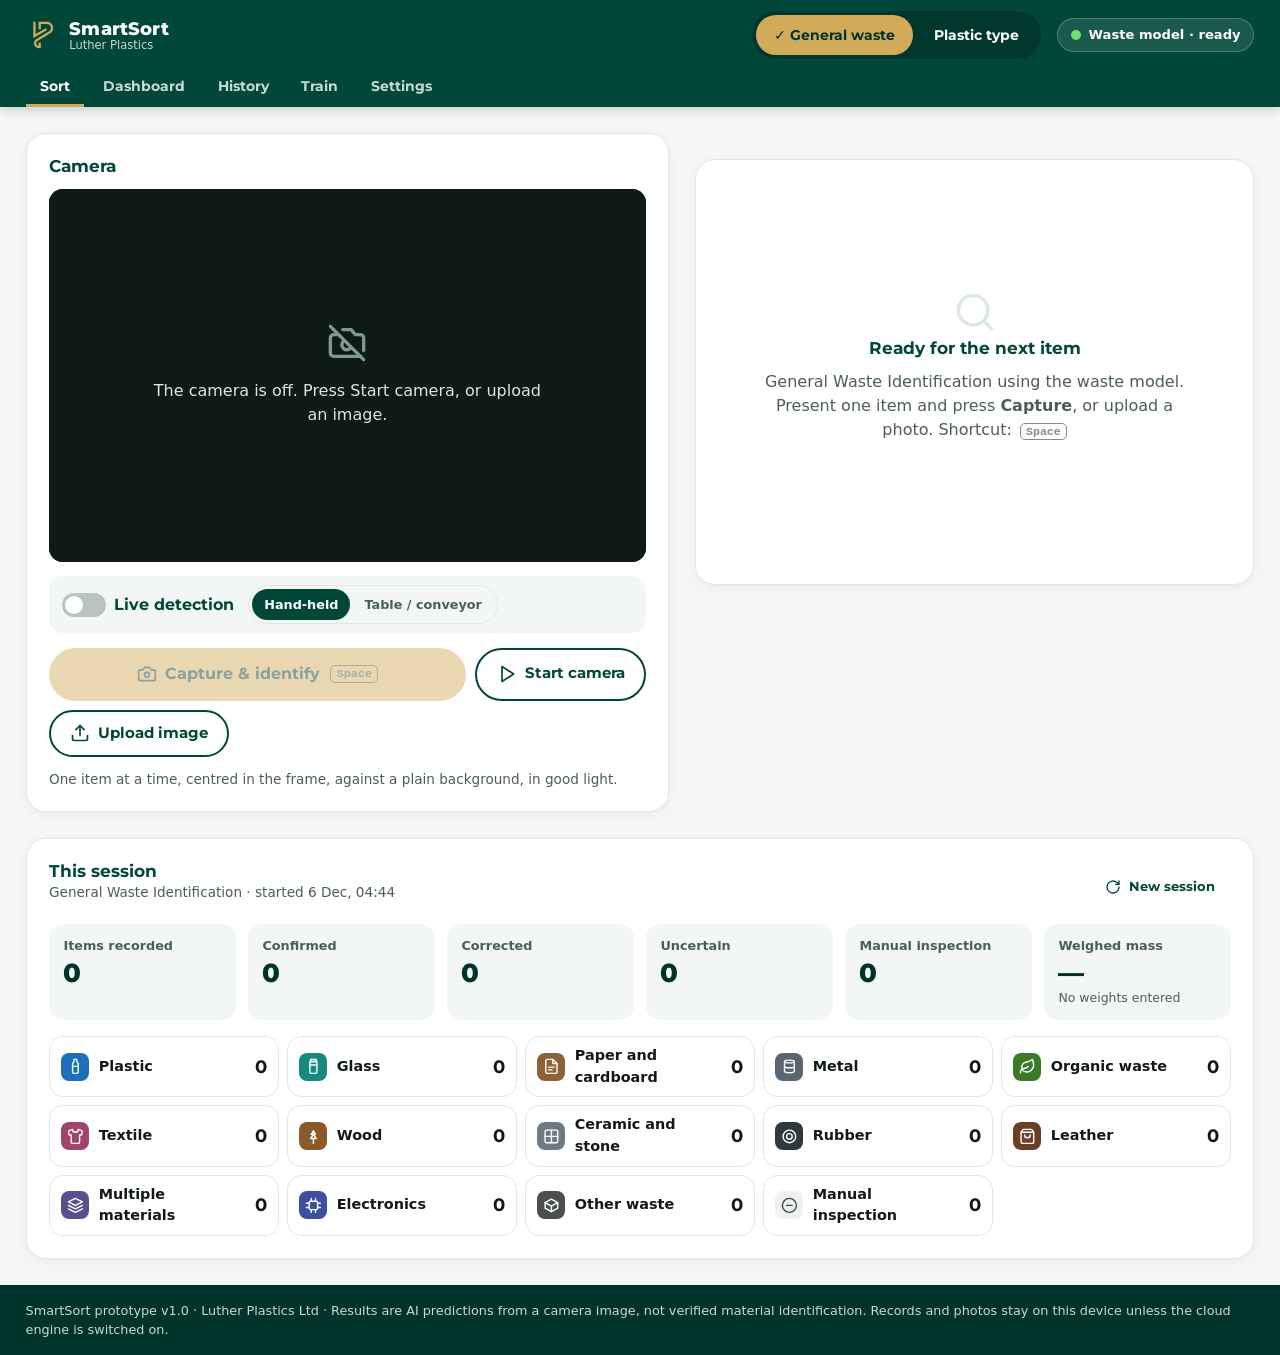
==== public/smartsort/index.html @ 85210a7b "SmartSort: AI-assisted waste identification and sorting prototype Browser-based operator console for" ====
<!DOCTYPE html>
<html lang="en">
<head>
<meta charset="UTF-8">
<meta name="viewport" content="width=device-width, initial-scale=1.0">
<title>SmartSort | Luther Plastics</title>
<meta name="description" content="SmartSort: AI-assisted waste identification and sorting for recycling stations. A Luther Plastics prototype.">
<meta name="robots" content="noindex">
<meta name="theme-color" content="#004739">
<link rel="icon" type="image/png" href="../assets/img/logomark-gold.png">
<link rel="manifest" href="manifest.webmanifest">
<link rel="stylesheet" href="css/smartsort.css">
</head>
<body>
  <a class="skip-link" href="#main">Skip to content</a>

  <header class="topbar">
    <div class="topbar-row">
      <div class="brand">
        <img src="../assets/img/logomark-gold.png" alt="" width="34" height="34">
        <div class="brand-text"><b>SmartSort</b><span>Luther Plastics</span></div>
      </div>

      <div class="mode-switch" role="radiogroup" aria-label="Operating mode" id="mode-switch">
        <button type="button" role="radio" data-mode="general" aria-checked="true">General waste</button>
        <button type="button" role="radio" data-mode="plastic" aria-checked="false">Plastic type</button>
      </div>

      <div class="engine-chip" id="engine-chip" data-state="loading" role="status">
        <span class="engine-dot" aria-hidden="true"></span>
        <span id="engine-text">Starting&hellip;</span>
        <button type="button" class="link-btn" id="engine-retry" hidden>Retry</button>
      </div>
    </div>
    <nav class="tabs" aria-label="Sections">
      <button type="button" data-view="sort" aria-current="page">Sort</button>
      <button type="button" data-view="dashboard">Dashboard</button>
      <button type="button" data-view="history">History</button>
      <button type="button" data-view="train">Train</button>
      <button type="button" data-view="settings">Settings</button>
    </nav>
  </header>

  <div class="banners" id="banners" aria-live="polite"></div>

  <main id="main">
    <!-- ================= SORT ================= -->
    <section class="view" id="view-sort" aria-labelledby="sort-title">
      <h1 class="visually-hidden" id="sort-title">Sort items</h1>
      <div class="sort-grid">
        <div class="panel camera-panel">
          <div class="panel-head">
            <h2>Camera</h2>
            <label class="camera-select-wrap" hidden>
              <span class="visually-hidden">Camera</span>
              <select id="camera-select"></select>
            </label>
          </div>
          <div class="viewport" id="viewport">
            <video id="video" playsinline muted autoplay></video>
            <div class="frame-guide" aria-hidden="true"></div>
            <canvas class="overlay" id="overlay" aria-hidden="true"></canvas>
            <div class="flash" id="flash" aria-hidden="true"></div>
            <div class="viewport-msg" id="camera-msg">
              <div id="camera-msg-icon"></div>
              <p id="camera-msg-text">The camera is off.</p>
            </div>
          </div>
          <div class="live-bar">
            <label class="switch"><input type="checkbox" id="live-toggle" role="switch"><span class="switch-ui" aria-hidden="true"></span><span>Live detection</span></label>
            <div class="seg seg-sm" role="radiogroup" aria-label="Live layout" id="live-layout">
              <button type="button" role="radio" data-layout="handheld" aria-checked="true">Hand-held</button>
              <button type="button" role="radio" data-layout="table" aria-checked="false">Table / conveyor</button>
            </div>
            <button type="button" class="btn btn-outline btn-sm" id="btn-learn-bg" hidden>Learn empty background</button>
            <span class="live-stats small text-muted" id="live-stats" aria-live="off"></span>
          </div>
          <div class="camera-controls">
            <button type="button" class="btn btn-primary btn-lg" id="btn-capture" disabled>
              <span data-icon="camera"></span> Capture &amp; identify <kbd>Space</kbd>
            </button>
            <button type="button" class="btn btn-outline" id="btn-camera"><span data-icon="play"></span> <span>Start camera</span></button>
            <label class="btn btn-outline" for="file-input"><span data-icon="upload"></span> Upload image</label>
            <input type="file" id="file-input" accept="image/*" class="visually-hidden">
          </div>
          <p class="hint">One item at a time, centred in the frame, against a plain background, in good light.</p>
        </div>

        <div class="panel result-panel" id="result-panel" aria-live="polite" aria-busy="false"></div>
      </div>

      <section class="panel session-panel" aria-labelledby="session-title">
        <div class="panel-head">
          <div>
            <h2 id="session-title">This session</h2>
            <p class="text-muted small" id="session-meta"></p>
          </div>
          <button type="button" class="btn btn-ghost btn-sm" id="btn-new-session"><span data-icon="refresh"></span> New session</button>
        </div>
        <div id="session-body"></div>
      </section>
    </section>

    <section class="view" id="view-dashboard" hidden aria-label="Dashboard"></section>
    <section class="view" id="view-history" hidden aria-label="History"></section>
    <section class="view" id="view-train" hidden aria-label="Train the local model"></section>
    <section class="view" id="view-settings" hidden aria-label="Settings"></section>
  </main>

  <footer class="footer">
    <p>SmartSort prototype v1.0 &middot; Luther Plastics Ltd &middot; Results are AI predictions from a camera image, not verified material identification. Records and photos stay on this device unless the cloud engine is switched on.</p>
  </footer>

  <div class="toast" id="toast" role="status" aria-live="polite"></div>
  <div class="tooltip" id="tooltip" role="tooltip" hidden></div>

  <script type="module" src="js/app.js"></script>
</body>
</html>
---- public/smartsort/css/smartsort.css ----
/* =========================================================
   SMARTSORT, STYLES
   Brand tokens match ../assets/css/app.css (Luther Plastics Brand
   Guidelines 2026). Operator screen: high contrast, large targets,
   status always shown with an icon and words, never colour alone.
   ========================================================= */
@import url('https://fonts.googleapis.com/css2?family=Montserrat:wght@500;600;700;800&display=swap');

:root{
  --lp-green:#004739; --lp-green-2:#237428; --lp-gold:#D1AB59;
  --lp-green-900:#00332A; --lp-green-700:#0B5442; --lp-green-100:#DCE9E4; --lp-green-50:#F2F7F5;
  --lp-gold-600:#B58C3E; --lp-gold-200:#EFDDB2;
  --color-text:#101915; --color-text-muted:#4B5D57; --color-border:#E1E9E6;
  --color-on-dark-muted:#C7DAD3; --color-danger:#B3261E;
  --bg:#F4F7F6; --surface:#FFFFFF;
  --ok:#1E6B24; --ok-bg:#E3F1E4; --ok-line:#7DB883;
  --warn:#6B4A00; --warn-bg:#FFF3D6; --warn-line:#E0A100;
  --none:#3E4A46; --none-bg:#EEF1F0; --none-line:#B9C4C0;
  --font-heading:'Montserrat','Segoe UI',system-ui,Arial,sans-serif;
  --font-body:'Segoe UI',system-ui,-apple-system,'Montserrat',Arial,sans-serif;
  --radius-sm:8px; --radius-md:14px; --radius-lg:20px; --radius-pill:999px;
  --shadow-sm:0 2px 8px rgba(0,20,14,0.06); --shadow-md:0 12px 32px rgba(0,20,14,0.10);
  --ease:cubic-bezier(0.16,1,0.3,1);
  --gutter:clamp(16px, 2vw, 28px);
}

*,*::before,*::after{ box-sizing:border-box; }
html{ -webkit-text-size-adjust:100%; }
body{ margin:0; font-family:var(--font-body); color:var(--color-text); background:var(--bg); line-height:1.5; min-height:100vh; display:flex; flex-direction:column; }
main{ flex:1; width:100%; max-width:1400px; margin:0 auto; padding:var(--gutter); }
img{ max-width:100%; display:block; }
h1,h2,h3{ font-family:var(--font-heading); line-height:1.2; margin:0 0 0.5em; color:var(--lp-green); }
h1{ font-size:clamp(1.4rem, 1.2rem + 1vw, 1.9rem); font-weight:800; }
h2{ font-size:1.05rem; font-weight:700; }
h3{ font-size:0.95rem; font-weight:700; }
p{ margin:0 0 0.75em; }
[hidden]{ display:none !important; }
code{ font-family:ui-monospace,Consolas,monospace; font-size:0.85em; word-break:break-all; }
kbd{ font-family:ui-monospace,Consolas,monospace; font-size:0.72em; font-weight:600; padding:0.1em 0.45em; border-radius:5px; border:1px solid currentColor; opacity:0.7; margin-left:0.25em; }
.text-muted{ color:var(--color-text-muted); }
.text-warn{ color:var(--warn); font-weight:600; }
.small{ font-size:0.85rem; }
.nowrap{ white-space:nowrap; }
.eyebrow{ font-size:0.72rem; font-weight:700; letter-spacing:0.12em; text-transform:uppercase; color:var(--lp-gold-600); margin:0 0 0.25rem; }
.visually-hidden{ position:absolute !important; width:1px; height:1px; overflow:hidden; clip:rect(0 0 0 0); white-space:nowrap; }
.skip-link{ position:absolute; left:-9999px; top:0.5rem; background:#fff; color:var(--lp-green); padding:0.6rem 1rem; border-radius:var(--radius-sm); z-index:100; }
.skip-link:focus{ left:0.5rem; }
:focus-visible{ outline:3px solid var(--lp-gold); outline-offset:2px; }
.ico{ width:20px; height:20px; flex-shrink:0; }
.ico-xl{ width:44px; height:44px; color:var(--lp-green-100); }

/* ---------- Buttons ---------- */
.btn{
  display:inline-flex; align-items:center; justify-content:center; gap:0.5rem;
  font-family:var(--font-heading); font-weight:700; font-size:0.92rem; line-height:1.2;
  padding:0.7rem 1.2rem; min-height:44px; border-radius:var(--radius-pill); border:2px solid transparent;
  cursor:pointer; text-decoration:none; background:none; color:inherit;
  transition: background-color 160ms, box-shadow 160ms, transform 160ms;
}
.btn:disabled{ opacity:0.45; cursor:not-allowed; }
.btn:not(:disabled):active{ transform:translateY(1px); }
.btn-lg{ padding:0.9rem 1.5rem; font-size:1.02rem; min-height:52px; }
.btn-sm{ padding:0.45rem 0.9rem; font-size:0.82rem; min-height:36px; }
.btn-sm .ico{ width:16px; height:16px; }
.btn-primary{ background:var(--lp-gold); color:var(--lp-green-900); }
.btn-primary:not(:disabled):hover{ box-shadow:0 8px 20px rgba(209,171,89,0.35); }
.btn-secondary{ background:var(--lp-green); color:#fff; }
.btn-secondary:not(:disabled):hover{ box-shadow:0 8px 20px rgba(0,71,57,0.25); }
.btn-outline{ border-color:var(--lp-green); color:var(--lp-green); background:#fff; }
.btn-outline:not(:disabled):hover{ background:var(--lp-green-50); }
.btn-ghost{ color:var(--lp-green); }
.btn-ghost:not(:disabled):hover{ background:var(--lp-green-50); }
.btn-danger{ border-color:var(--color-danger); color:var(--color-danger); background:#fff; }
.btn-danger:hover{ background:#FCEDEC; }
.btn-row{ display:flex; flex-wrap:wrap; gap:0.6rem; align-items:center; }
label.btn{ position:relative; }
label.btn:focus-within{ outline:3px solid var(--lp-gold); outline-offset:2px; }
.icon-btn{ display:inline-flex; align-items:center; justify-content:center; width:36px; height:36px; border-radius:50%; border:0; background:none; color:var(--color-text-muted); cursor:pointer; }
.icon-btn:hover{ background:var(--lp-green-50); color:var(--color-danger); }
.link-btn{ border:0; background:none; padding:0; font:inherit; font-weight:700; color:inherit; text-decoration:underline; cursor:pointer; white-space:nowrap; }

/* ---------- Top bar ---------- */
.topbar{ background:var(--lp-green); color:#fff; position:sticky; top:0; z-index:20; box-shadow:0 2px 12px rgba(0,20,14,0.2); }
.topbar-row{ max-width:1400px; margin:0 auto; padding:0.7rem var(--gutter) 0.5rem; display:flex; align-items:center; gap:1rem; flex-wrap:wrap; }
.brand{ display:flex; align-items:center; gap:0.6rem; margin-right:auto; }
.brand img{ width:34px; height:34px; }
.brand-text{ display:flex; flex-direction:column; line-height:1.1; }
.brand-text b{ font-family:var(--font-heading); font-size:1.15rem; font-weight:800; letter-spacing:0.01em; }
.brand-text span{ font-size:0.72rem; color:var(--color-on-dark-muted); }

.mode-switch{ display:flex; background:rgba(0,0,0,0.22); border-radius:var(--radius-pill); padding:4px; gap:4px; }
.mode-switch button{ font-family:var(--font-heading); font-weight:700; font-size:0.9rem; color:#fff; background:none; border:0; border-radius:var(--radius-pill); padding:0.55rem 1.1rem; cursor:pointer; min-height:40px; }
.mode-switch button[aria-checked="true"]{ background:var(--lp-gold); color:var(--lp-green-900); }
.mode-switch button[aria-checked="true"]::before{ content:"\2713  "; }
.mode-switch button:not([aria-checked="true"]):hover{ background:rgba(255,255,255,0.1); }

.engine-chip{ display:flex; align-items:center; gap:0.5rem; font-size:0.82rem; font-weight:600; background:rgba(255,255,255,0.1); border:1px solid rgba(255,255,255,0.22); padding:0.4rem 0.8rem; border-radius:var(--radius-pill); }
.engine-dot{ width:10px; height:10px; border-radius:50%; background:#9FB3AC; flex-shrink:0; }
.engine-chip[data-state="ready"] .engine-dot{ background:#6EE07A; }
.engine-chip[data-state="warn"] .engine-dot{ background:#FFC23D; }
.engine-chip[data-state="error"] .engine-dot{ background:#FF7A70; }
.engine-chip[data-state="loading"] .engine-dot{ background:transparent; border:2px solid #fff; border-top-color:transparent; animation:spin 0.9s linear infinite; }

.tabs{ max-width:1400px; margin:0 auto; padding:0 var(--gutter); display:flex; gap:0.25rem; overflow-x:auto; scrollbar-width:none; }
.tabs button{ font-family:var(--font-heading); font-weight:700; font-size:0.88rem; color:var(--color-on-dark-muted); background:none; border:0; border-bottom:3px solid transparent; padding:0.6rem 0.9rem; cursor:pointer; white-space:nowrap; }
.tabs button:hover{ color:#fff; }
.tabs button[aria-current="page"]{ color:#fff; border-bottom-color:var(--lp-gold); }

/* ---------- Banners, toast, tooltip ---------- */
.banners{ max-width:1400px; width:100%; margin:0 auto; padding:0 var(--gutter); }
.banners:not(:empty){ padding-top:var(--gutter); display:flex; flex-direction:column; gap:0.5rem; }
.banner{ display:flex; align-items:center; gap:0.75rem; padding:0.6rem 0.75rem 0.6rem 1rem; border-radius:var(--radius-md); border:1px solid; font-size:0.9rem; }
.banner p{ margin:0; flex:1; }
.banner-info{ background:#EAF2FB; border-color:#B9D3EE; color:#173F66; }
.banner-warn{ background:var(--warn-bg); border-color:var(--warn-line); color:var(--warn); }
.banner-error{ background:#FCEDEC; border-color:#E8A29D; color:#7A1A14; }

.toast{ position:fixed; left:50%; bottom:24px; transform:translate(-50%, 20px); opacity:0; pointer-events:none; background:var(--lp-green-900); color:#fff; padding:0.75rem 1.2rem; border-radius:var(--radius-md); box-shadow:var(--shadow-md); font-weight:600; font-size:0.92rem; max-width:min(560px, calc(100vw - 32px)); transition:opacity 200ms, transform 200ms var(--ease); z-index:50; }
.toast.show{ opacity:1; transform:translate(-50%, 0); }
.toast[data-kind="ok"]{ background:var(--ok); }
.toast[data-kind="warn"]{ background:#7A5400; }
.toast[data-kind="error"]{ background:var(--color-danger); }
.tooltip{ position:absolute; z-index:60; background:var(--lp-green-900); color:#fff; font-size:0.8rem; padding:0.4rem 0.6rem; border-radius:6px; pointer-events:none; max-width:280px; box-shadow:var(--shadow-sm); }

/* ---------- Panels and shared ---------- */
.panel{ background:var(--surface); border:1px solid var(--color-border); border-radius:var(--radius-lg); padding:clamp(1rem, 0.8rem + 0.8vw, 1.4rem); box-shadow:var(--shadow-sm); }
.panel + .panel, .view > .panel{ margin-top:var(--gutter); }
.panel-head{ display:flex; align-items:center; justify-content:space-between; gap:1rem; margin-bottom:0.75rem; flex-wrap:wrap; }
.panel-head h2{ margin:0; }
.view-head{ display:flex; align-items:flex-end; justify-content:space-between; gap:1rem; flex-wrap:wrap; margin-bottom:var(--gutter); }
.view-head h1{ margin:0 0 0.2rem; }
.view-head p{ margin:0; }
.hint{ font-size:0.85rem; color:var(--color-text-muted); margin:0.75rem 0 0; }
.field{ display:flex; flex-direction:column; gap:0.3rem; font-size:0.85rem; font-weight:600; color:var(--color-text-muted); min-width:0; }
.field input, .field select, .field textarea, .cat-table input[type=text], .cat-table textarea, .weight-edit{
  font:inherit; font-weight:500; color:var(--color-text); padding:0.55rem 0.7rem; border:1px solid #C9D6D1; border-radius:var(--radius-sm); background:#fff; min-height:40px; width:100%;
}
.field input:focus, .field select:focus, .field textarea:focus{ outline:2px solid var(--lp-gold); border-color:var(--lp-gold); }
.field-inline{ flex-direction:row; align-items:center; gap:0.6rem; flex-wrap:wrap; }
.field-inline > span{ display:inline-flex; align-items:center; gap:0.35rem; }
.field-inline input{ width:9rem; }
.check{ display:flex; align-items:flex-start; gap:0.5rem; font-size:0.9rem; cursor:pointer; }
.check input{ width:18px; height:18px; margin-top:0.15rem; accent-color:var(--lp-green); flex-shrink:0; }
.seg{ display:inline-flex; flex-wrap:wrap; background:var(--lp-green-50); border:1px solid var(--color-border); border-radius:var(--radius-pill); padding:3px; gap:2px; }
.seg button{ font:inherit; font-size:0.85rem; font-weight:600; border:0; background:none; padding:0.45rem 0.9rem; border-radius:var(--radius-pill); cursor:pointer; color:var(--color-text-muted); }
.seg button[aria-checked="true"]{ background:var(--lp-green); color:#fff; }
.tag{ display:inline-flex; align-items:center; gap:0.25rem; font-size:0.72rem; font-weight:700; padding:0.15em 0.6em; border-radius:var(--radius-pill); background:var(--none-bg); color:var(--none); white-space:nowrap; }
.tag .ico{ width:14px; height:14px; }
.tag-ok, .tag-confirmed{ background:var(--ok-bg); color:var(--ok); }
.tag-warn, .tag-manual{ background:var(--warn-bg); color:var(--warn); }
.tag-corrected{ background:#EAF2FB; color:#173F66; }
.spinner{ width:34px; height:34px; border-radius:50%; border:4px solid var(--lp-green-100); border-top-color:var(--lp-green); animation:spin 0.9s linear infinite; margin-bottom:0.75rem; }
@keyframes spin{ to{ transform:rotate(360deg); } }
.state-title{ font-family:var(--font-heading); font-weight:700; color:var(--lp-green); margin:0 0 0.2rem; }
/* position:relative keeps absolutely positioned children (visually-hidden
   header labels) inside the scroller instead of widening the page. */
.table-scroll{ overflow-x:auto; max-width:100%; position:relative; }
.empty-state{ text-align:center; padding:2.5rem 1rem; color:var(--color-text-muted); }
.empty-state .ico-xl{ margin:0 auto 0.75rem; }

/* ---------- Category marks and bins ---------- */
.cat-mark{ display:inline-flex; align-items:center; justify-content:center; flex-shrink:0; border-radius:10px; background:var(--cat, #4A4F4D); color:#fff; }
.cat-mark .ico{ width:60%; height:60%; }
.cat-mark-xs{ width:20px; height:20px; border-radius:6px; }
.cat-mark-sm{ width:28px; height:28px; border-radius:8px; }
.cat-mark-md{ width:40px; height:40px; }
.cat-mark-lg{ width:56px; height:56px; border-radius:14px; }
.cat-mark.is-resin{ background:none; color:var(--cat); }
.cat-mark.is-resin svg{ width:100%; height:100%; }
.cat-mark.is-none{ background:var(--none-bg); color:var(--none); }
.bin-svg{ width:64px; height:72px; flex-shrink:0; }

/* ---------- Sort view ---------- */
.sort-grid{ display:grid; grid-template-columns:minmax(0, 1.15fr) minmax(0, 1fr); gap:var(--gutter); align-items:start; }
.viewport{ position:relative; aspect-ratio:16/10; background:#0E1A16; border-radius:var(--radius-md); overflow:hidden; }
.viewport.drop{ outline:3px dashed var(--lp-gold); outline-offset:-6px; }
.viewport video{ width:100%; height:100%; object-fit:cover; display:block; }
.frame-guide{ position:absolute; top:6%; bottom:6%; left:50%; aspect-ratio:1/1; transform:translateX(-50%); border:2px dashed rgba(255,255,255,0.55); border-radius:12px; pointer-events:none; }
.viewport-msg{ position:absolute; inset:0; display:flex; flex-direction:column; align-items:center; justify-content:center; gap:0.6rem; text-align:center; color:#DDE7E3; padding:1.5rem; background:#0E1A16; }
.viewport-msg .ico{ width:40px; height:40px; color:#7E9A90; }
.viewport-msg p{ margin:0; max-width:40ch; }
.flash{ position:absolute; inset:0; background:#fff; opacity:0; pointer-events:none; }
.flash.go{ animation:flash 300ms ease-out; }
@keyframes flash{ from{ opacity:0.65; } to{ opacity:0; } }
.camera-controls{ display:flex; flex-wrap:wrap; gap:0.6rem; margin-top:0.9rem; }
.camera-controls .btn{ white-space:nowrap; }
.camera-controls #btn-capture{ flex:1 1 260px; }
.camera-select-wrap select{ font:inherit; font-size:0.85rem; padding:0.35rem 0.6rem; border-radius:var(--radius-sm); border:1px solid #C9D6D1; max-width:240px; }

.result-panel{ min-height:420px; }
.result-idle{ display:flex; flex-direction:column; align-items:center; justify-content:center; text-align:center; min-height:380px; gap:0.25rem; }
.result-idle p{ max-width:44ch; }
.result-busy{ display:flex; gap:1.2rem; align-items:center; }
.result-thumb-wrap{ position:relative; flex-shrink:0; }
.result-thumb{ width:132px; height:132px; object-fit:cover; border-radius:var(--radius-md); background:var(--lp-green-50); flex-shrink:0; }
.scan{ position:absolute; left:0; right:0; height:3px; background:var(--lp-gold); box-shadow:0 0 14px 3px rgba(209,171,89,0.6); animation:scan 1.4s var(--ease) infinite alternate; }
@keyframes scan{ from{ top:4%; } to{ top:94%; } }

.result-top{ display:flex; gap:1rem; align-items:flex-start; }
.result-main{ min-width:0; flex:1; }
.status-pill{ display:inline-flex; align-items:center; gap:0.4rem; font-weight:700; font-size:0.85rem; padding:0.3rem 0.75rem; border-radius:var(--radius-pill); border:1px solid; margin-bottom:0.5rem; }
.status-pill .ico{ width:18px; height:18px; }
.status-ok{ background:var(--ok-bg); color:var(--ok); border-color:var(--ok-line); }
.status-warn{ background:var(--warn-bg); color:var(--warn); border-color:var(--warn-line); }
.status-none{ background:var(--none-bg); color:var(--none); border-color:var(--none-line); }
.result-title{ display:flex; align-items:center; gap:0.75rem; font-size:clamp(1.3rem, 1.1rem + 1vw, 1.9rem); font-weight:800; margin:0 0 0.4rem; }
.result-uncertain .result-title, .result-noitem .result-title{ font-size:clamp(1.1rem, 1rem + 0.6vw, 1.35rem); }
.best-guess{ margin:0; color:var(--color-text-muted); }
.conf{ margin-top:0.25rem; }
.conf-row{ display:flex; justify-content:space-between; font-size:0.9rem; }
.conf-row b{ font-size:1.1rem; }
.conf-track{ position:relative; height:10px; background:var(--lp-green-100); border-radius:5px; margin:0.3rem 0 0.25rem; }
.conf-fill{ height:100%; border-radius:5px; background:var(--lp-green-2); }
.conf[data-ok="false"] .conf-fill{ background:var(--warn-line); }
.conf-tick{ position:absolute; top:-4px; bottom:-4px; width:2px; background:var(--lp-green-900); transform:translateX(-1px); }
.conf p{ margin:0; }
.conf-qual{ margin:0.25rem 0 0; }

.destination{ display:flex; gap:1rem; align-items:center; margin:1.1rem 0 0.9rem; padding:0.9rem 1rem; border-radius:var(--radius-md); background:var(--lp-green-50); border-left:6px solid var(--cat); }
.destination p{ margin:0; }
.dest-bin{ font-family:var(--font-heading); font-weight:800; font-size:1.2rem; color:var(--lp-green-900); }
.dest-instr{ margin-top:0.2rem !important; }
.reasons{ background:var(--warn-bg); border:1px solid var(--warn-line); border-radius:var(--radius-md); padding:0.75rem 1rem; margin-bottom:0.75rem; color:var(--warn); }
.result-noitem .reasons{ background:var(--none-bg); border-color:var(--none-line); color:var(--none); }
.reasons-title{ font-weight:700; margin:0 0 0.25rem; }
.reasons ul{ margin:0; padding-left:1.1rem; }
.warnings{ list-style:none; padding:0; margin:0 0 0.75rem; font-size:0.88rem; color:var(--warn); }
.warnings li, .dup-warning{ display:flex; gap:0.4rem; align-items:flex-start; }
.dup-warning{ background:var(--warn-bg); color:var(--warn); padding:0.6rem 0.8rem; border-radius:var(--radius-sm); font-size:0.9rem; font-weight:600; }
.alts{ font-size:0.9rem; color:var(--color-text-muted); }
.tech{ font-size:0.85rem; margin:0.25rem 0 0.9rem; }
.tech summary{ cursor:pointer; font-weight:700; color:var(--lp-green); }
.tech dl{ display:grid; grid-template-columns:auto 1fr; gap:0.25rem 0.9rem; margin:0.6rem 0 0; }
.tech dt{ color:var(--color-text-muted); }
.tech dd{ margin:0; min-width:0; overflow-wrap:anywhere; }
.record-form{ display:flex; flex-direction:column; gap:0.6rem; padding-top:0.9rem; border-top:1px solid var(--color-border); }
.training-note{ margin:0.4rem 0 0; }
.actions{ display:flex; flex-wrap:wrap; gap:0.6rem; margin-top:1rem; }
.picker{ margin-top:1rem; }
.picker-title{ font-weight:700; }
.picker-grid{ display:grid; grid-template-columns:repeat(auto-fill, minmax(150px, 1fr)); gap:0.5rem; margin-bottom:0.6rem; }
.pick{ display:flex; align-items:center; gap:0.5rem; text-align:left; font:inherit; font-weight:700; padding:0.6rem 0.7rem; min-height:52px; border:2px solid var(--color-border); border-radius:var(--radius-md); background:#fff; cursor:pointer; color:var(--color-text); }
.pick:hover, .pick:focus-visible{ border-color:var(--lp-green); background:var(--lp-green-50); }
.pick kbd{ margin:0; }
.result-recorded{ display:flex; gap:1.2rem; align-items:flex-start; min-height:200px; }
.result-recorded p{ margin:0 0 0.4rem; }

.session-panel{ margin-top:var(--gutter); }
.tiles{ display:grid; grid-template-columns:repeat(auto-fit, minmax(170px, 1fr)); gap:0.75rem; }
.tiles + *{ margin-top:var(--gutter); }
.tiles-session .tile{ background:var(--lp-green-50); border-radius:var(--radius-md); padding:0.75rem 0.9rem; }
.tile{ display:flex; flex-direction:column; gap:0.15rem; min-width:0; }
.tile-label{ font-size:0.8rem; font-weight:600; color:var(--color-text-muted); }
.tile-value{ font-family:var(--font-heading); font-size:1.6rem; font-weight:800; color:var(--lp-green-900); line-height:1.15; }
.tile-sub{ font-size:0.78rem; color:var(--color-text-muted); }
.cat-counts{ list-style:none; padding:0; margin:1rem 0 0; display:grid; grid-template-columns:repeat(auto-fill, minmax(200px, 1fr)); gap:0.5rem; }
.cat-counts li{ display:flex; align-items:center; gap:0.6rem; padding:0.5rem 0.7rem; border:1px solid var(--color-border); border-radius:var(--radius-md); }
.cat-counts .cc-label{ flex:1; min-width:0; font-weight:600; font-size:0.9rem; }
.cat-counts b{ font-family:var(--font-heading); font-size:1.15rem; }
.cat-counts .cc-kg{ font-size:0.78rem; color:var(--color-text-muted); }
.cat-counts li.bump{ animation:bump 900ms var(--ease); }
@keyframes bump{ 0%{ background:var(--lp-gold-200); } 100%{ background:transparent; } }

/* ---------- Dashboard ---------- */
.dash-hero{ display:flex; align-items:flex-end; justify-content:space-between; gap:1rem; margin-bottom:var(--gutter); }
.dash-hero > div{ display:flex; flex-direction:column; gap:0.1rem; }
.hero-value{ font-family:var(--font-heading); font-size:clamp(2.6rem, 2rem + 2.5vw, 3.6rem); font-weight:800; color:var(--lp-green-900); line-height:1.05; }
.view > .tiles .tile.panel{ margin-top:0; }
.dash-grid{ display:grid; grid-template-columns:repeat(2, minmax(0, 1fr)); gap:var(--gutter); }
.dash-grid .panel{ margin-top:0; }
.empty-chart{ color:var(--color-text-muted); font-size:0.9rem; padding:1.5rem 0; }
.hbars{ list-style:none; padding:0; margin:0; display:flex; flex-direction:column; gap:0.55rem; }
.hbars li{ display:grid; grid-template-columns:minmax(90px, 34%) 1fr auto; align-items:center; gap:0.6rem; font-size:0.88rem; }
.hb-label{ display:flex; align-items:center; gap:0.4rem; min-width:0; overflow:hidden; text-overflow:ellipsis; white-space:nowrap; }
.hb-track{ height:18px; display:flex; align-items:center; }
.hb-bar{ display:block; height:16px; min-width:2px; background:var(--lp-green-700); border-radius:0 4px 4px 0; cursor:default; }
.hb-bar:hover, .hb-bar:focus-visible{ background:var(--lp-green-2); }
.hb-value{ font-variant-numeric:tabular-nums; font-weight:600; color:var(--color-text); min-width:3.5rem; text-align:right; }
.cols-wrap{ display:flex; gap:0.5rem; height:180px; }
.cols-y{ display:flex; flex-direction:column; justify-content:space-between; font-size:0.75rem; color:#898781; padding-bottom:1.4rem; font-variant-numeric:tabular-nums; }
.cols{ flex:1; display:flex; align-items:stretch; gap:2px; border-left:1px solid #E1E0D9; min-width:0; }
.col{ flex:1; display:flex; flex-direction:column; justify-content:flex-end; align-items:center; min-width:0; }
.col-bar{ width:100%; max-width:24px; min-height:1px; background:var(--lp-green-700); border-radius:4px 4px 0 0; }
.col-bar:hover, .col-bar:focus-visible{ background:var(--lp-green-2); }
.col-x{ height:1.4rem; font-size:0.68rem; color:#898781; white-space:nowrap; border-top:1px solid #C3C2B7; width:100%; text-align:center; padding-top:0.2rem; overflow:visible; }
.cm{ border-collapse:separate; border-spacing:2px; font-size:0.82rem; }
.cm th{ font-weight:600; color:var(--color-text-muted); padding:0.35rem 0.5rem; text-align:left; white-space:nowrap; }
.cm thead th{ text-align:center; }
.cm-cell{ min-width:44px; height:36px; text-align:center; font-weight:700; border-radius:4px; background:#FAFBFA; color:#B0B8B5; font-variant-numeric:tabular-nums; }
.cm-cell.diag{ box-shadow:inset 0 0 0 2px var(--lp-gold); }
.note-panel ul{ margin:0; padding-left:1.1rem; font-size:0.9rem; color:var(--color-text-muted); }
.note-panel li{ margin:0.3rem 0; }

/* ---------- History ---------- */
.filters{ display:flex; flex-wrap:wrap; gap:0.9rem; align-items:flex-end; margin-bottom:var(--gutter); }
.filters .field{ min-width:150px; }
.table-panel{ padding:0; overflow:hidden; }
table.history, table.simple, .cat-table{ width:100%; border-collapse:collapse; font-size:0.88rem; }
table.history th, table.simple th, .cat-table th{ text-align:left; font-weight:700; color:var(--color-text-muted); font-size:0.78rem; text-transform:uppercase; letter-spacing:0.04em; padding:0.7rem 0.6rem; border-bottom:1px solid var(--color-border); background:#FAFCFB; white-space:nowrap; }
table.history td, table.simple td, .cat-table td{ padding:0.55rem 0.6rem; border-bottom:1px solid var(--color-border); vertical-align:middle; }
table.history tr:last-child td{ border-bottom:0; }
.h-thumb{ width:48px; height:48px; object-fit:cover; border-radius:8px; background:var(--lp-green-50); display:block; }
.weight-edit{ width:6rem !important; min-height:34px !important; padding:0.3rem 0.5rem !important; }
.pager{ display:flex; align-items:center; justify-content:center; gap:1rem; padding:0.75rem; border-top:1px solid var(--color-border); font-size:0.88rem; }
table.simple{ margin-top:var(--gutter); }

/* ---------- Train ---------- */
.train-grid{ display:grid; grid-template-columns:minmax(260px, 360px) minmax(0, 1fr); gap:var(--gutter); align-items:start; }
.train-camera{ position:sticky; top:120px; }
.viewport-sm{ aspect-ratio:4/3; }
.steps{ padding-left:1.1rem; margin:0.9rem 0 0; color:var(--color-text-muted); }
.steps li{ margin:0.25rem 0; }
.train-classes{ display:grid; grid-template-columns:repeat(auto-fill, minmax(260px, 1fr)); gap:0.9rem; }
.train-classes .panel{ margin-top:0; }
.class-card header{ display:flex; gap:0.7rem; align-items:center; margin-bottom:0.6rem; }
.class-card h3{ margin:0; }
.class-card p{ margin:0; }
.thumbs{ display:grid; grid-template-columns:repeat(6, 1fr); gap:4px; margin-bottom:0.75rem; min-height:4px; }
.thumb{ position:relative; aspect-ratio:1; border-radius:6px; overflow:hidden; background:var(--lp-green-50); }
.thumb img{ width:100%; height:100%; object-fit:cover; }
.thumb-more{ display:flex; align-items:center; justify-content:center; font-size:0.78rem; font-weight:700; color:var(--color-text-muted); }
.thumb-del{ position:absolute; top:2px; right:2px; width:22px; height:22px; border-radius:50%; border:0; background:rgba(0,0,0,0.6); color:#fff; display:flex; align-items:center; justify-content:center; cursor:pointer; opacity:0; padding:0; }
.thumb-del .ico{ width:14px; height:14px; }
.thumb:hover .thumb-del, .thumb-del:focus-visible{ opacity:1; }
@media (hover:none){ .thumb-del{ opacity:1; } }

/* ---------- Settings ---------- */
.form-grid{ display:grid; grid-template-columns:repeat(auto-fit, minmax(260px, 1fr)); gap:0.9rem 1.2rem; align-items:end; }
.engines{ border:0; padding:0; margin:0 0 1rem; display:grid; grid-template-columns:repeat(auto-fit, minmax(240px, 1fr)); gap:0.6rem; }
.engines legend{ font-family:var(--font-heading); font-weight:700; color:var(--lp-green); margin-bottom:0.5rem; font-size:0.95rem; }
.engine-opt{ display:flex; gap:0.6rem; align-items:flex-start; padding:0.75rem; border:2px solid var(--color-border); border-radius:var(--radius-md); cursor:pointer; }
.engine-opt.is-on{ border-color:var(--lp-green); background:var(--lp-green-50); }
.engine-opt input{ margin-top:0.2rem; accent-color:var(--lp-green); width:18px; height:18px; flex-shrink:0; }
.engine-opt > span{ display:flex; flex-direction:column; gap:0.2rem; font-size:0.9rem; }
.custom-model{ border:1px dashed #C9D6D1; border-radius:var(--radius-md); padding:0.9rem 1rem; margin-bottom:1rem; }
.custom-model.is-muted{ opacity:0.75; }
.custom-grid{ display:grid; grid-template-columns:repeat(auto-fit, minmax(220px, 1fr)); gap:0.75rem; margin-bottom:0.75rem; }
.thresholds{ margin-bottom:1rem; }
.range-field input[type=range]{ padding:0; min-height:28px; accent-color:var(--lp-green); }
.range-field b{ color:var(--color-text); }
.cat-table td input[type=text], .cat-table textarea{ min-width:130px; min-height:36px; padding:0.35rem 0.5rem; }
.cat-table textarea{ min-width:200px; resize:vertical; }
.cat-table input[type=color]{ width:44px; height:36px; border:1px solid #C9D6D1; border-radius:6px; padding:2px; background:#fff; }
.cat-table input[type=checkbox]{ width:18px; height:18px; accent-color:var(--lp-green); }
.cat-table td .small{ display:block; margin-top:0.15rem; }
.add-cat{ display:flex; flex-wrap:wrap; gap:0.75rem; align-items:flex-end; margin-top:0.9rem; }
.add-cat .field{ width:min(280px, 100%); }
.add-cat p{ flex-basis:100%; margin:0; }

/* ---------- Footer ---------- */
.footer{ background:var(--lp-green-900); color:var(--color-on-dark-muted); font-size:0.8rem; }
.footer p{ max-width:1400px; margin:0 auto; padding:1rem var(--gutter); }

/* ---------- Responsive ---------- */
@media (max-width: 1100px){
  .sort-grid, .dash-grid{ grid-template-columns:minmax(0, 1fr); }
  .result-panel{ min-height:0; }
  .result-idle{ min-height:220px; }
}
@media (max-width: 860px){
  .train-grid{ grid-template-columns:minmax(0, 1fr); }
  .train-camera{ position:static; }
}
@media (max-width: 640px){
  .topbar-row{ gap:0.6rem; }
  .mode-switch{ order:3; width:100%; }
  .mode-switch button{ flex:1; padding:0.5rem 0.6rem; }
  .engine-chip{ font-size:0.75rem; }
  .result-top, .result-busy, .result-recorded{ flex-direction:column; }
  .result-thumb{ width:100%; height:auto; aspect-ratio:4/3; }
  .actions .btn{ flex:1 1 100%; }
  .hbars li{ grid-template-columns:minmax(80px, 38%) 1fr auto; }
  kbd, .kbd-hint{ display:none; }
  .tiles{ grid-template-columns:repeat(2, minmax(0, 1fr)); }
  .tile-value{ font-size:1.35rem; }
}
@media (prefers-reduced-motion: reduce){
  *,*::before,*::after{ animation-duration:0.01ms !important; animation-iteration-count:1 !important; transition-duration:0.01ms !important; }
}
@media (forced-colors: active){
  .hb-bar, .col-bar, .conf-fill{ background:CanvasText; }
  .status-pill, .tag{ border:1px solid CanvasText; }
}

/* ---------- Live detection ---------- */
.overlay{ position:absolute; inset:0; width:100%; height:100%; pointer-events:none; }
.viewport[data-live="on"][data-layout="table"] .frame-guide{ display:none; }
.live-bar{ display:flex; flex-wrap:wrap; align-items:center; gap:0.6rem 0.9rem; margin-top:0.9rem; padding:0.6rem 0.8rem; background:var(--lp-green-50); border-radius:var(--radius-md); }
.seg-sm button{ padding:0.35rem 0.75rem; font-size:0.8rem; }
.live-stats{ margin-left:auto; font-variant-numeric:tabular-nums; }
.switch{ display:inline-flex; align-items:center; gap:0.5rem; font-family:var(--font-heading); font-weight:700; color:var(--lp-green); cursor:pointer; position:relative; }
.switch input{ position:absolute; opacity:0; width:44px; height:24px; margin:0; cursor:pointer; z-index:1; }
.switch-ui{ width:44px; height:24px; border-radius:12px; background:#B9C4C0; position:relative; transition:background 160ms; flex-shrink:0; }
.switch-ui::after{ content:""; position:absolute; top:3px; left:3px; width:18px; height:18px; border-radius:50%; background:#fff; transition:transform 160ms var(--ease); }
.switch input:checked + .switch-ui{ background:var(--lp-green-2); }
.switch input:checked + .switch-ui::after{ transform:translateX(20px); }
.switch input:focus-visible + .switch-ui{ outline:3px solid var(--lp-gold); outline-offset:2px; }
.live-panel .result-title{ margin-top:0.25rem; }
.live-h{ margin:1.1rem 0 0.5rem; }
.live-items, .live-feed{ list-style:none; padding:0; margin:0; display:flex; flex-direction:column; gap:0.45rem; }
.live-items li{ display:flex; align-items:center; gap:0.6rem; padding:0.45rem 0.6rem; border:1px solid var(--color-border); border-radius:var(--radius-md); }
.live-items li > span:not(.cat-mark):not(.num-badge):not(.tag){ flex:1; min-width:0; }
.live-items .cat-mark, .live-items .num-badge{ flex:0 0 auto; }
.live-items .tag{ flex:0 1 auto; max-width:42%; }
.live-feed li{ display:grid; grid-template-columns:48px 1fr auto; align-items:center; gap:0.6rem; padding:0.4rem; border-bottom:1px solid var(--color-border); }
.live-feed img{ width:48px; height:48px; object-fit:cover; border-radius:8px; }
.verify select{ font:inherit; font-size:0.82rem; padding:0.3rem 0.4rem; border-radius:var(--radius-sm); border:1px solid #C9D6D1; max-width:150px; }
.machine-line{ display:flex; align-items:center; gap:0.4rem; margin-top:0.9rem; }
.live-auto{ margin-top:0.75rem; }
@media (max-width: 640px){ .live-stats{ margin-left:0; flex-basis:100%; } }
.machine-log{ background:#0E1A16; color:#CFE3DA; font-size:0.78rem; padding:0.75rem; border-radius:var(--radius-sm); overflow-x:auto; margin:0.9rem 0 0; max-height:220px; }
.verify-select{ font:inherit; font-size:0.8rem; margin-top:0.3rem; padding:0.2rem 0.3rem; border-radius:6px; border:1px solid #C9D6D1; }
.tag-auto{ background:#EAF2FB; color:#173F66; }
.scene{ margin:0 0 0.9rem; }
.scene-img{ width:100%; border-radius:var(--radius-md); margin:0.4rem 0 0.6rem; }
.live-items .tag{ white-space:normal; text-align:right; }
.viewport[data-live="on"][data-engine="vision"] .frame-guide{ display:none; }
.num-badge{ display:inline-flex; align-items:center; justify-content:center; width:22px; height:22px; border-radius:50%; background:var(--lp-green-900); color:#fff; font-family:var(--font-heading); font-weight:800; font-size:0.75rem; flex-shrink:0; }
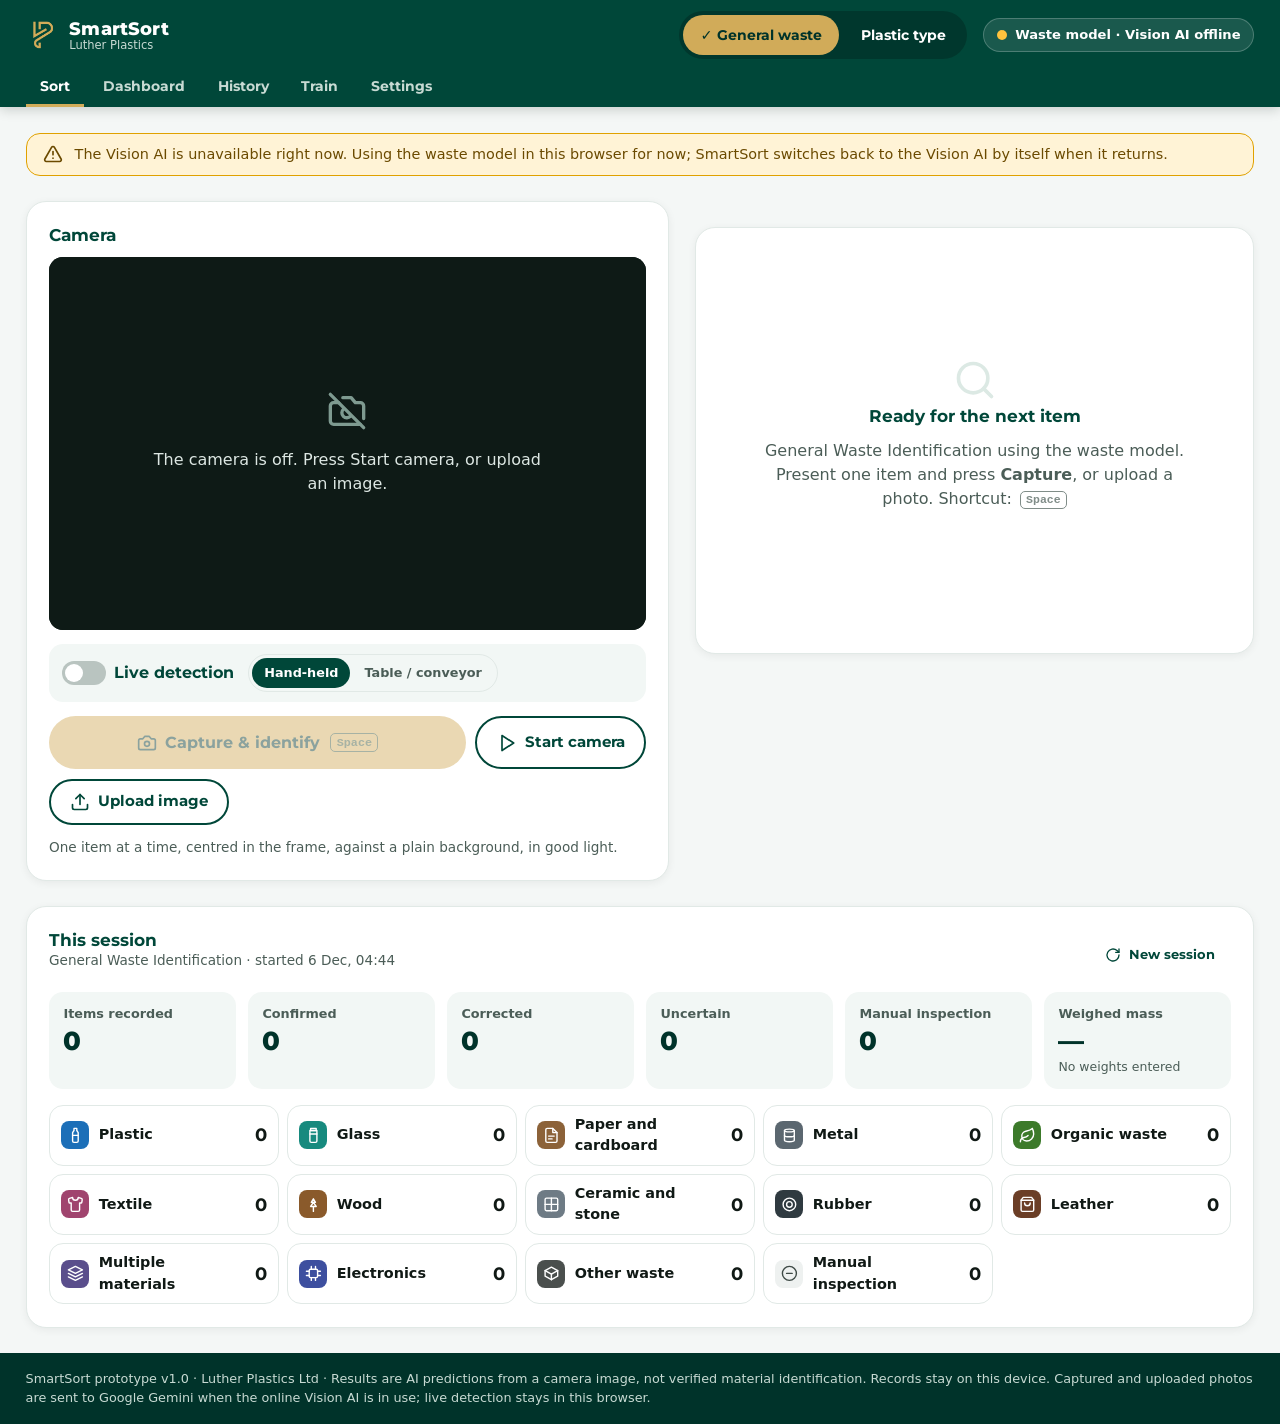
==== commit 13a31ac3: "Use Gemini through a free Cloudflare Worker for the online Vision AI The website no longer needs a P" ====
--- a/public/smartsort/index.html
+++ b/public/smartsort/index.html
@@ -7,7 +7,7 @@
 <meta name="description" content="SmartSort: AI-assisted waste identification and sorting for recycling stations. A Luther Plastics prototype.">
 <meta name="robots" content="noindex">
 <meta name="theme-color" content="#004739">
-<link rel="icon" type="image/png" href="../assets/img/logomark-gold.png">
+<link rel="icon" type="image/png" href="img/logomark-gold.png">
 <link rel="manifest" href="manifest.webmanifest">
 <link rel="stylesheet" href="css/smartsort.css">
 </head>
@@ -17,7 +17,7 @@
   <header class="topbar">
     <div class="topbar-row">
       <div class="brand">
-        <img src="../assets/img/logomark-gold.png" alt="" width="34" height="34">
+        <img src="img/logomark-gold.png" alt="" width="34" height="34">
         <div class="brand-text"><b>SmartSort</b><span>Luther Plastics</span></div>
       </div>
 
@@ -108,7 +108,7 @@
   </main>
 
   <footer class="footer">
-    <p>SmartSort prototype v1.0 &middot; Luther Plastics Ltd &middot; Results are AI predictions from a camera image, not verified material identification. Records and photos stay on this device unless the cloud engine is switched on.</p>
+    <p>SmartSort prototype v1.0 &middot; Luther Plastics Ltd &middot; Results are AI predictions from a camera image, not verified material identification. Records stay on this device. Captured and uploaded photos are sent to Google Gemini when the online Vision AI is in use; live detection stays in this browser.</p>
   </footer>
 
   <div class="toast" id="toast" role="status" aria-live="polite"></div>
